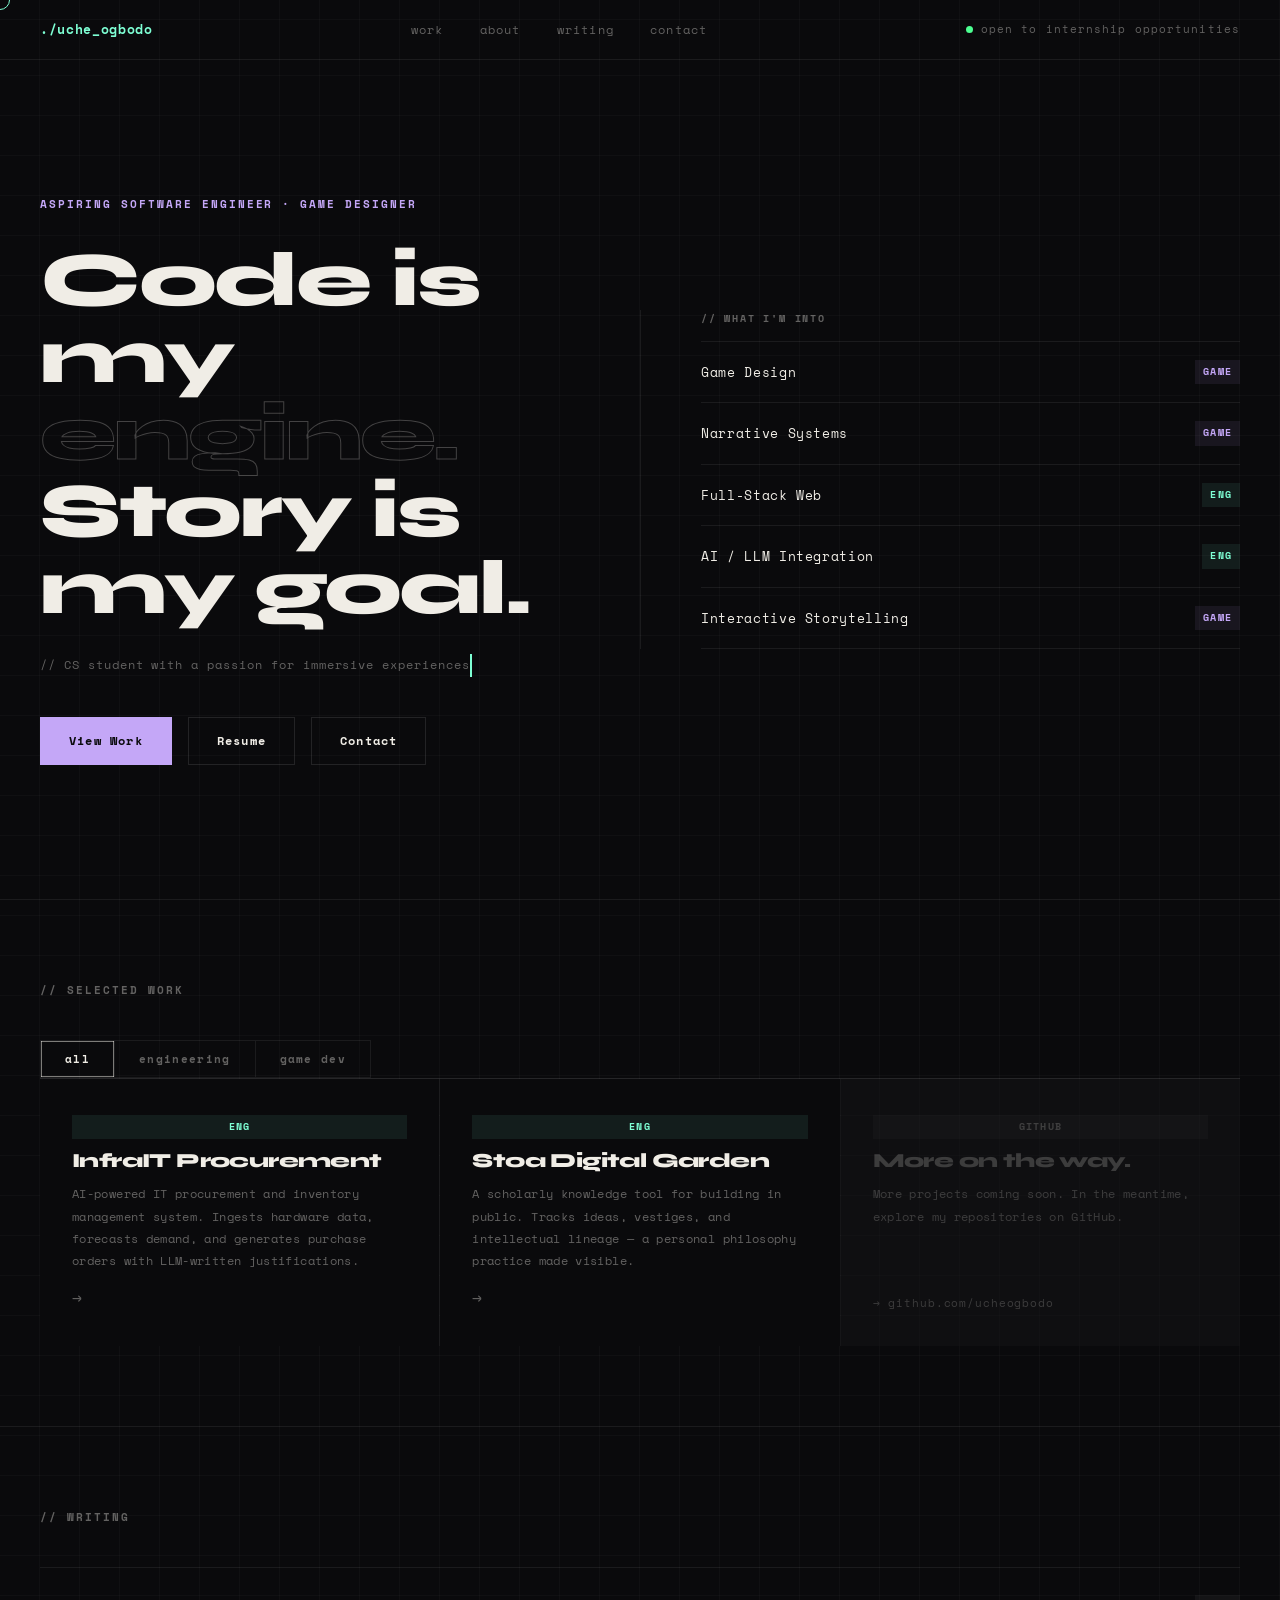
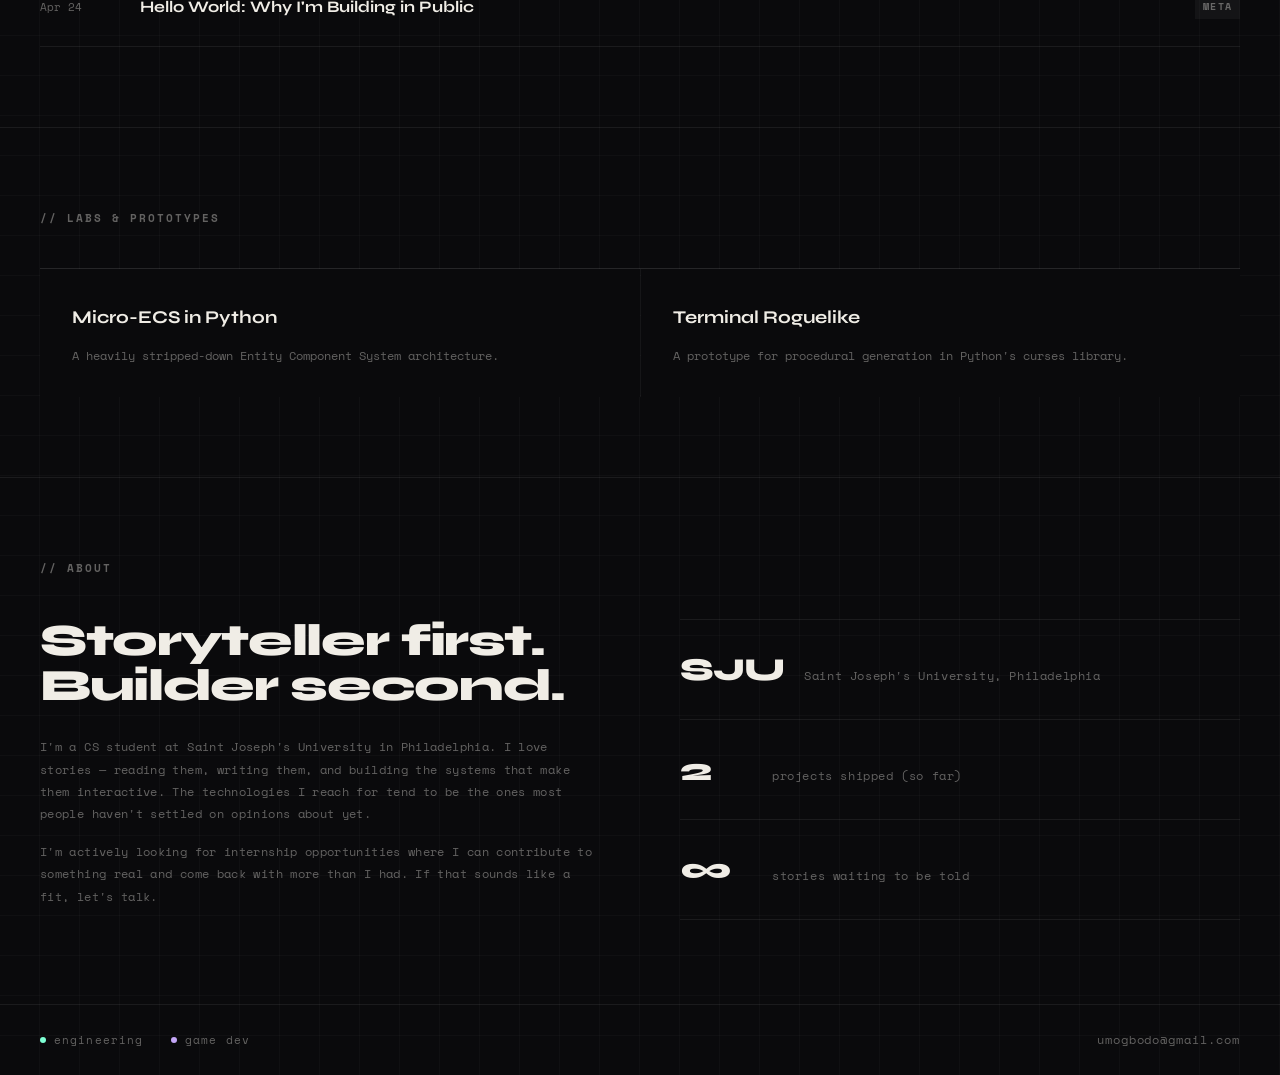
==== index.html @ 184a6b85 "Edited all files Fixed some errors/typs. Got rid of cringy lines and added resusume reference to the" ====
<!DOCTYPE html>
<html lang="en">

<head>
  <meta charset="UTF-8" />
  <meta name="viewport" content="width=device-width, initial-scale=1.0" />
  <meta name="description"
    content="CS student at Saint Joseph's University. Aspiring software engineer and game designer who loves stories and building with up-and-coming technologies." />
  <title>./uche_ogbodo — CS Student & Aspiring Game Designer</title>
  <link rel="preconnect" href="https://fonts.googleapis.com" />
  <link rel="preconnect" href="https://fonts.gstatic.com" crossorigin />
  <link href="https://fonts.googleapis.com/css2?family=Space+Mono:wght@400;700&family=Syne:wght@800&display=swap"
    rel="stylesheet" />
  <link rel="stylesheet" href="style.css" />
</head>

<body>

  <!-- ===== CUSTOM CURSOR ===== -->
  <div id="custom-cursor" aria-hidden="true"></div>
  <!-- ===== NAVIGATION ===== -->
  <nav class="nav" role="navigation" aria-label="Primary navigation">
    <div class="nav__logo">./uche_ogbodo</div>
    <ul class="nav__links" role="list">
      <li><a href="#work" class="nav__link">work</a></li>
      <li><a href="#about" class="nav__link">about</a></li>
      <li><a href="#writing" class="nav__link">writing</a></li>
      <li><a href="#contact" class="nav__link">contact</a></li>
    </ul>
    <div class="nav__status" aria-label="Availability status">
      <span class="status-dot" aria-hidden="true"></span>
      <span class="status-label">open to internship opportunities</span>
    </div>
  </nav>

  <!-- ===== HERO ===== -->
  <section class="hero reveal" aria-labelledby="hero-heading">
    <div class="hero__left">
      <p class="hero__eyebrow">Aspiring Software Engineer · Game Designer</p>
      <h1 class="hero__h1" id="hero-heading">
        Code is my<br>
        <span class="ghost">engine.</span><br>
        Story is my goal.
      </h1>
      <p class="hero__tagline typewriter">// CS student with a passion for immersive experiences</p>
      <div class="hero__ctas">
        <a href="#work" class="btn btn--primary" id="cta-view-work">View Work</a>
        <a href="https://drive.google.com/file/d/12HpivV6rb9vO3uHS67-WjSegz1GovBCH/view?usp=sharing"
          class="btn btn--ghost" id="cta-resume" target="_blank" rel="noopener noreferrer">Resume</a>
        <a href="#contact" class="btn btn--ghost" id="cta-get-in-touch">Contact</a>
      </div>
    </div>

    <div class="hero__right" aria-label="Areas of interest">
      <p class="interest-label">// what i'm into</p>
      <div class="interest-list">
        <div class="interest-row">
          <span class="interest-row__name">Game Design</span>
          <span class="skill-tag skill-tag--game">game</span>
        </div>
        <div class="interest-row">
          <span class="interest-row__name">Narrative Systems</span>
          <span class="skill-tag skill-tag--game">game</span>
        </div>
        <div class="interest-row">
          <span class="interest-row__name">Full-Stack Web</span>
          <span class="skill-tag skill-tag--eng">eng</span>
        </div>
        <div class="interest-row">
          <span class="interest-row__name">AI / LLM Integration</span>
          <span class="skill-tag skill-tag--eng">eng</span>
        </div>
        <div class="interest-row">
          <span class="interest-row__name">Interactive Storytelling</span>
          <span class="skill-tag skill-tag--game">game</span>
        </div>
      </div>
    </div>
  </section>

  <!-- ===== WORK ===== -->
  <section class="work reveal" id="work" aria-labelledby="work-heading">
    <div class="section-marker" aria-hidden="true">// SELECTED WORK</div>

    <!-- Filter Bar -->
    <div class="filter-bar" role="group" aria-label="Project category filter">
      <button class="filter-btn filter-btn--all active" data-filter="all" id="filter-all">all</button>
      <button class="filter-btn filter-btn--eng" data-filter="eng" id="filter-eng">engineering</button>
      <button class="filter-btn filter-btn--game" data-filter="gam" id="filter-game">game dev</button>
    </div>

    <!-- Projects Grid -->
    <div class="projects-grid" id="projects-grid" role="list">

      <a href="https://github.com/ucheogbodo/it-procurement-prototype" target="_blank" rel="noopener noreferrer"
        class="project-card" data-type="eng" role="listitem">
        <div class="project-card__topline project-card__topline--eng"></div>
        <span class="skill-tag skill-tag--eng">eng</span>
        <h2 class="project-card__name">InfraIT Procurement</h2>
        <p class="project-card__desc">AI-powered IT procurement and inventory management system. Ingests hardware data,
          forecasts demand, and generates purchase orders with LLM-written justifications.</p>
        <span class="project-card__arrow" aria-hidden="true">→</span>
      </a>

      <a href="https://github.com/ucheogbodo/stoa" target="_blank" rel="noopener noreferrer" class="project-card"
        data-type="eng" role="listitem">
        <div class="project-card__topline project-card__topline--eng"></div>
        <span class="skill-tag skill-tag--eng">eng</span>
        <h2 class="project-card__name">Stoa Digital Garden</h2>
        <p class="project-card__desc">A scholarly knowledge tool for building in public. Tracks ideas, vestiges, and
          intellectual lineage — a personal philosophy practice made visible.</p>
        <span class="project-card__arrow" aria-hidden="true">→</span>
      </a>

      <article class="project-card project-card--ghost" data-type="eng" role="listitem">
        <div class="project-card__topline project-card__topline--eng"></div>
        <span class="skill-tag skill-tag--muted">github</span>
        <h2 class="project-card__name project-card__name--muted">More on the way.</h2>
        <p class="project-card__desc">More projects coming soon. In the meantime, explore my repositories on GitHub.</p>
        <a href="https://github.com/ucheogbodo" target="_blank" rel="noopener noreferrer"
          class="project-card__arrow project-card__link" aria-hidden="true">→ github.com/ucheogbodo</a>
      </article>

    </div>
  </section>

  <!-- ===== WRITING ===== -->
  <section class="writing reveal" id="writing" aria-labelledby="writing-heading">
    <div class="section-marker" aria-hidden="true">// WRITING</div>
    <div class="writing-list" role="list">
      <article class="writing-item" role="listitem">
        <span class="writing-item__date">Apr 24</span>
        <h3 class="writing-item__title">Hello World: Why I'm Building in Public</h3>
        <span class="skill-tag skill-tag--muted">meta</span>
      </article>
    </div>
  </section>

  <!-- ===== LABS & PROTOTYPES ===== -->
  <section class="labs reveal" id="labs" aria-labelledby="labs-heading">
    <div class="section-marker" aria-hidden="true">// LABS & PROTOTYPES</div>
    <div class="labs-grid" role="list">
      <article class="lab-card" role="listitem">
        <h3 class="lab-card__name">Micro-ECS in Python</h3>
        <p class="lab-card__desc">A heavily stripped-down Entity Component System architecture.</p>
        <div class="lab-card__topline"></div>
      </article>
      <article class="lab-card" role="listitem">
        <h3 class="lab-card__name">Terminal Roguelike</h3>
        <p class="lab-card__desc">A prototype for procedural generation in Python's curses library.</p>
        <div class="lab-card__topline"></div>
      </article>
    </div>
  </section>

  <!-- ===== ABOUT ===== -->
  <section class="about reveal" id="about" aria-labelledby="about-heading">
    <div class="section-marker" aria-hidden="true">// ABOUT</div>
    <div class="about__grid">
      <div class="about__text">
        <h2 class="about__heading" id="about-heading">Storyteller first.<br>Builder second.</h2>
        <p class="about__body">I'm a CS student at Saint Joseph's University in Philadelphia. I love stories — reading
          them, writing them, and building the systems that make them interactive. The technologies I reach for tend to
          be the ones most people haven't settled on opinions about yet.</p>
        <p class="about__body">I'm actively looking for internship opportunities where I can contribute to something
          real and come back with more than I had. If that sounds like a fit, let's talk.</p>
      </div>
      <div class="about__stats">
        <div class="stat-row">
          <span class="stat-row__num">SJU</span>
          <span class="stat-row__label">Saint Joseph's University, Philadelphia</span>
        </div>
        <div class="stat-row">
          <span class="stat-row__num">2</span>
          <span class="stat-row__label">projects shipped (so far)</span>
        </div>
        <div class="stat-row">
          <span class="stat-row__num">∞</span>
          <span class="stat-row__label">stories waiting to be told</span>
        </div>
      </div>
    </div>
  </section>

  <!-- ===== FOOTER ===== -->
  <footer class="footer" id="contact" role="contentinfo">
    <div class="footer__legend">
      <span class="legend-item">
        <span class="legend-dot legend-dot--eng"></span>
        <span class="legend-label">engineering</span>
      </span>
      <span class="legend-item">
        <span class="legend-dot legend-dot--game"></span>
        <span class="legend-label">game dev</span>
      </span>
    </div>
    <a href="mailto:umogbodo@gmail.com" class="footer__email" id="contact-email">umogbodo@gmail.com</a>
  </footer>

  <script src="main.js"></script>
</body>

</html>
---- style.css ----
/* ============================================================
   RESET & BASE
   ============================================================ */
*, *::before, *::after {
  box-sizing: border-box;
  margin: 0;
  padding: 0;
}

:root {
  --bg:           #0a0a0c;
  --surface:      #111115;
  --text:         #f0ede6;
  --muted:        rgba(232, 230, 224, 0.4);
  --accent-eng:   #7effd4;
  --accent-game:  #c4a7f7;
  --border:       rgba(255, 255, 255, 0.07);
  --border-strong: rgba(255, 255, 255, 0.1);
  --grid-line:    rgba(255, 255, 255, 0.025);
  --gap-fill:     rgba(255, 255, 255, 0.05);

  --font-display: 'Syne', sans-serif;
  --font-mono:    'Space Mono', monospace;
}

html {
  scroll-behavior: smooth;
}

body {
  background-color: var(--bg);
  color: var(--text);
  font-family: var(--font-mono);
  font-size: 13px;
  line-height: 1.85;
  /* Grid overlay */
  background-image:
    repeating-linear-gradient(
      0deg,
      transparent,
      transparent 39px,
      var(--grid-line) 39px,
      var(--grid-line) 40px
    ),
    repeating-linear-gradient(
      90deg,
      transparent,
      transparent 39px,
      var(--grid-line) 39px,
      var(--grid-line) 40px
    );
  min-height: 100vh;
  -webkit-font-smoothing: antialiased;
}

a {
  color: inherit;
  text-decoration: none;
}

ul {
  list-style: none;
}


/* ============================================================
   NAVIGATION
   ============================================================ */
.nav {
  display: flex;
  align-items: center;
  justify-content: space-between;
  padding: 0 40px;
  height: 60px;
  border-bottom: 0.5px solid var(--border);
  position: sticky;
  top: 0;
  background-color: var(--bg);
  background-image:
    repeating-linear-gradient(
      0deg,
      transparent,
      transparent 39px,
      var(--grid-line) 39px,
      var(--grid-line) 40px
    ),
    repeating-linear-gradient(
      90deg,
      transparent,
      transparent 39px,
      var(--grid-line) 39px,
      var(--grid-line) 40px
    );
  z-index: 100;
}

.nav__logo {
  font-family: var(--font-mono);
  font-weight: 700;
  font-size: 13px;
  letter-spacing: 0.05em;
  color: var(--accent-eng);
}

.nav__links {
  display: flex;
  gap: 36px;
}

.nav__link {
  font-family: var(--font-mono);
  font-size: 12px;
  letter-spacing: 0.1em;
  color: var(--muted);
  transition: color 0.18s ease;
}

.nav__link:hover {
  color: var(--text);
}

.nav__status {
  display: flex;
  align-items: center;
  gap: 8px;
  font-family: var(--font-mono);
  font-size: 11px;
  letter-spacing: 0.1em;
  color: var(--muted);
}

/* Pulsing status dot */
.status-dot {
  width: 7px;
  height: 7px;
  border-radius: 50%;
  background-color: #4cff91;
  animation: pulse-dot 2s ease-in-out infinite;
}

@keyframes pulse-dot {
  0%, 100% { opacity: 1; }
  50%       { opacity: 0.25; }
}


/* ============================================================
   HERO
   ============================================================ */
.hero {
  display: grid;
  grid-template-columns: 1fr 1fr;
  gap: 0;
  padding: 80px 40px 80px;
  border-bottom: 0.5px solid var(--border);
  min-height: calc(100vh - 60px);
  align-items: center;
}

/* Left column */
.hero__left {
  padding-right: 80px;
}

.hero__eyebrow {
  font-family: var(--font-mono);
  font-size: 11px;
  font-weight: 700;
  letter-spacing: 0.18em;
  text-transform: uppercase;
  color: var(--accent-game);
  margin-bottom: 28px;
}

.hero__h1 {
  font-family: var(--font-display);
  font-weight: 800;
  font-size: clamp(52px, 6vw, 80px);
  letter-spacing: -0.03em;
  line-height: 1.0;
  color: var(--text);
  margin-bottom: 28px;
}

/* Ghost text — outline only */
.ghost {
  color: transparent;
  -webkit-text-stroke: 1px rgba(240, 237, 230, 0.25);
}

.hero__tagline {
  font-family: var(--font-mono);
  font-size: 12px;
  letter-spacing: 0.08em;
  color: var(--muted);
  margin-bottom: 40px;
}

.hero__ctas {
  display: flex;
  gap: 16px;
}

/* Buttons */
.btn {
  font-family: var(--font-mono);
  font-size: 12px;
  font-weight: 700;
  letter-spacing: 0.1em;
  padding: 12px 28px;
  cursor: pointer;
  transition: background-color 0.18s ease, color 0.18s ease;
  display: inline-block;
}

.btn--primary {
  background-color: var(--accent-game);
  color: #0a0a0c;
  border: 0.5px solid var(--accent-game);
}

.btn--primary:hover {
  background-color: #b08de0;
  border-color: #b08de0;
}

.btn--ghost {
  background-color: transparent;
  color: var(--text);
  border: 0.5px solid var(--border-strong);
}

.btn--ghost:hover {
  border-color: var(--text);
}

/* Right column — interests panel */
.hero__right {
  border-left: 0.5px solid var(--border);
  padding-left: 60px;
}

.interest-label {
  font-family: var(--font-mono);
  font-size: 10px;
  font-weight: 700;
  letter-spacing: 0.18em;
  text-transform: uppercase;
  color: var(--muted);
  margin-bottom: 0;
  padding-bottom: 12px;
  border-bottom: 0.5px solid var(--border);
}

.interest-list {
  display: flex;
  flex-direction: column;
}

.interest-row {
  display: flex;
  align-items: center;
  justify-content: space-between;
  padding: 18px 0;
  border-bottom: 0.5px solid var(--border);
}

.interest-row__name {
  font-family: var(--font-mono);
  font-size: 13px;
  letter-spacing: 0.05em;
  color: var(--text);
}

.skill-row {
  display: grid;
  grid-template-columns: 140px 1fr 52px;
  gap: 16px;
  align-items: center;
  padding: 18px 0;
  border-bottom: 0.5px solid var(--border);
}

.skill-row__name {
  font-family: var(--font-mono);
  font-size: 12px;
  letter-spacing: 0.05em;
  color: var(--text);
  white-space: nowrap;
}

.skill-row__bar-wrap {
  height: 2px;
  background-color: rgba(255, 255, 255, 0.07);
  width: 100%;
}

.skill-row__bar {
  height: 2px;
  transition: width 0.8s cubic-bezier(0.16, 1, 0.3, 1);
}

.skill-row__bar--eng  { background-color: var(--accent-eng); }
.skill-row__bar--game { background-color: var(--accent-game); }

/* Category tags */
.skill-tag {
  font-family: var(--font-mono);
  font-size: 10px;
  font-weight: 700;
  letter-spacing: 0.12em;
  text-transform: uppercase;
  padding: 3px 8px;
  text-align: center;
}

.skill-tag--eng {
  color: var(--accent-eng);
  background-color: rgba(126, 255, 212, 0.08);
}

.skill-tag--game {
  color: var(--accent-game);
  background-color: rgba(196, 167, 247, 0.08);
}

.skill-tag--muted {
  color: var(--muted);
  background-color: rgba(255, 255, 255, 0.04);
}

.skill-header__tag,
.skill-header__level {
  text-align: right;
}


/* ============================================================
   WORK SECTION
   ============================================================ */
.work {
  padding: 80px 40px;
  border-bottom: 0.5px solid var(--border);
}

.section-marker {
  font-family: var(--font-mono);
  font-size: 11px;
  font-weight: 700;
  letter-spacing: 0.18em;
  text-transform: uppercase;
  color: var(--muted);
  margin-bottom: 40px;
}

/* Filter bar */
.filter-bar {
  display: flex;
  gap: 0;
  margin-bottom: 0;
  border: 0.5px solid var(--border);
  width: fit-content;
}

.filter-btn {
  font-family: var(--font-mono);
  font-size: 11px;
  font-weight: 700;
  letter-spacing: 0.12em;
  text-transform: lowercase;
  padding: 10px 24px;
  background: transparent;
  color: var(--muted);
  border: none;
  border-right: 0.5px solid var(--border);
  cursor: pointer;
  transition: color 0.15s ease, background-color 0.15s ease, border-color 0.15s ease;
  outline: none;
}

.filter-btn:last-child {
  border-right: none;
}

/* Active states per filter */
.filter-btn--all.active {
  color: var(--text);
  background-color: transparent;
  box-shadow: inset 0 0 0 0.5px var(--text);
}

.filter-btn--eng.active {
  color: var(--accent-eng);
  background-color: rgba(126, 255, 212, 0.06);
  box-shadow: inset 0 0 0 0.5px var(--accent-eng);
}

.filter-btn--game.active {
  color: var(--accent-game);
  background-color: rgba(196, 167, 247, 0.06);
  box-shadow: inset 0 0 0 0.5px var(--accent-game);
}

/* Projects grid */
.projects-grid {
  display: grid;
  grid-template-columns: repeat(3, 1fr);
  gap: 1px;
  background-color: var(--gap-fill);
  margin-top: -0.5px;
  border-top: 0.5px solid var(--border);
}

/* Project card */
.project-card {
  position: relative;
  background-color: var(--bg);
  padding: 36px 32px 32px;
  cursor: pointer;
  transition: background-color 0.18s ease;
  display: flex;
  flex-direction: column;
  gap: 12px;
  overflow: hidden;
}

.project-card:hover {
  background-color: var(--surface);
}

/* Top-line reveal on hover */
.project-card__topline {
  position: absolute;
  top: 0;
  left: 0;
  right: 0;
  height: 1px;
  transform: scaleX(0);
  transform-origin: left center;
  transition: transform 0.28s cubic-bezier(0.16, 1, 0.3, 1);
}

.project-card__topline--eng  { background-color: var(--accent-eng); }
.project-card__topline--game { background-color: var(--accent-game); }

.project-card:hover .project-card__topline {
  transform: scaleX(1);
}

.project-card__name {
  font-family: var(--font-display);
  font-weight: 800;
  font-size: 20px;
  letter-spacing: -0.03em;
  line-height: 1.0;
  color: var(--text);
}

.project-card__desc {
  font-family: var(--font-mono);
  font-size: 12px;
  letter-spacing: 0.03em;
  color: var(--muted);
  line-height: 1.85;
  flex: 1;
}

.project-card__arrow {
  font-size: 16px;
  color: var(--muted);
  display: inline-block;
  transition: transform 0.18s ease, color 0.18s ease;
  align-self: flex-start;
}

.project-card[data-type="eng"]:hover .project-card__arrow {
  transform: translateX(4px);
  color: var(--accent-eng);
}

.project-card[data-type="gam"]:hover .project-card__arrow {
  transform: translateX(4px);
  color: var(--accent-game);
}

/* Ghost / placeholder card */
.project-card--ghost {
  opacity: 0.5;
}

.project-card--ghost:hover {
  opacity: 0.75;
}

.project-card__name--muted {
  color: var(--muted);
}

.project-card__link {
  font-family: var(--font-mono);
  font-size: 11px;
  letter-spacing: 0.08em;
  color: var(--muted);
  text-decoration: none;
  transition: color 0.18s ease;
  display: inline-block;
}

.project-card--ghost:hover .project-card__link {
  color: var(--accent-eng);
  transform: translateX(4px);
}

/* Hidden state (JS filter) */
.hidden {
  display: none;
}


/* ============================================================
   ABOUT SECTION
   ============================================================ */
.about {
  padding: 80px 40px;
  border-bottom: 0.5px solid var(--border);
}

.about__grid {
  display: grid;
  grid-template-columns: 1fr 1fr;
  gap: 80px;
  align-items: start;
  margin-top: 40px;
}

.about__heading {
  font-family: var(--font-display);
  font-weight: 800;
  font-size: clamp(32px, 3.5vw, 48px);
  letter-spacing: -0.03em;
  line-height: 1.0;
  color: var(--text);
  margin-bottom: 28px;
}

.about__body {
  font-family: var(--font-mono);
  font-size: 12px;
  letter-spacing: 0.03em;
  color: var(--muted);
  line-height: 1.85;
  margin-bottom: 16px;
}

.about__stats {
  display: flex;
  flex-direction: column;
  gap: 0;
}

.stat-row {
  display: flex;
  align-items: baseline;
  gap: 20px;
  padding: 20px 0;
  border-bottom: 0.5px solid var(--border);
}

.stat-row:first-child {
  border-top: 0.5px solid var(--border);
}

.stat-row__num {
  font-family: var(--font-display);
  font-weight: 800;
  font-size: 36px;
  letter-spacing: -0.03em;
  color: var(--text);
  min-width: 72px;
}

/* Scale down for longer text tokens like "SJU" */
.stat-row__num:not(:only-child) {
  font-size: clamp(20px, 2.5vw, 36px);
}

.stat-row__label {
  font-family: var(--font-mono);
  font-size: 12px;
  letter-spacing: 0.05em;
  color: var(--muted);
}


/* ============================================================
   FOOTER
   ============================================================ */
.footer {
  display: flex;
  align-items: center;
  justify-content: space-between;
  padding: 24px 40px;
}

.footer__legend {
  display: flex;
  align-items: center;
  gap: 28px;
}

.legend-item {
  display: flex;
  align-items: center;
  gap: 8px;
}

.legend-dot {
  width: 6px;
  height: 6px;
  border-radius: 50%;
}

.legend-dot--eng  { background-color: var(--accent-eng); }
.legend-dot--game { background-color: var(--accent-game); }

.legend-label {
  font-family: var(--font-mono);
  font-size: 11px;
  letter-spacing: 0.1em;
  color: var(--muted);
}

.footer__email {
  font-family: var(--font-mono);
  font-size: 12px;
  letter-spacing: 0.08em;
  color: var(--muted);
  transition: color 0.18s ease;
}

.footer__email:hover {
  color: var(--text);
}


/* ============================================================
   INTERACTIVE TOUCHES & NEW SECTIONS
   ============================================================ */

/* Custom Cursor */
#custom-cursor {
  position: fixed;
  top: 0;
  left: 0;
  width: 20px;
  height: 20px;
  border-radius: 50%;
  border: 1px solid var(--accent-eng);
  pointer-events: none;
  transform: translate(-50%, -50%);
  transition: width 0.2s, height 0.2s, background-color 0.2s;
  z-index: 9999;
}

#custom-cursor.hovering {
  width: 40px;
  height: 40px;
  background-color: rgba(126, 255, 212, 0.1);
}

/* Hide default cursor on desktop */
@media (hover: hover) and (pointer: fine) {
  body { cursor: none; }
  a, button { cursor: none !important; }
}

/* Scroll Reveals */
.reveal {
  opacity: 0;
  transform: translateY(30px);
  transition: opacity 0.8s cubic-bezier(0.16, 1, 0.3, 1), transform 0.8s cubic-bezier(0.16, 1, 0.3, 1);
}

.reveal.visible {
  opacity: 1;
  transform: translateY(0);
}

/* Typewriter */
.typewriter {
  overflow: hidden;
  border-right: 2px solid var(--accent-eng);
  white-space: nowrap;
  margin: 0 auto 40px 0;
  letter-spacing: 0.08em;
  animation: 
    typing 2.5s steps(50, end),
    blink-caret .75s step-end infinite;
  width: max-content;
  max-width: 100%;
}

@keyframes typing {
  from { width: 0 }
  to { width: 100% }
}

@keyframes blink-caret {
  from, to { border-color: transparent }
  50% { border-color: var(--accent-eng); }
}

/* Writing Section */
.writing, .labs {
  padding: 80px 40px;
  border-bottom: 0.5px solid var(--border);
}

.writing-list {
  display: flex;
  flex-direction: column;
}

.writing-item {
  display: grid;
  grid-template-columns: 80px 1fr auto;
  gap: 20px;
  align-items: center;
  padding: 24px 0;
  border-bottom: 0.5px solid var(--border);
  transition: background-color 0.2s ease;
}

.writing-item:hover {
  background-color: var(--gap-fill);
}

.writing-item:first-child {
  border-top: 0.5px solid var(--border);
}

.writing-item__date {
  font-family: var(--font-mono);
  font-size: 11px;
  color: var(--muted);
}

.writing-item__title {
  font-family: var(--font-display);
  font-size: 16px;
  color: var(--text);
}

/* Labs Section */
.labs-grid {
  display: grid;
  grid-template-columns: repeat(2, 1fr);
  gap: 1px;
  background-color: var(--gap-fill);
  border-top: 0.5px solid var(--border);
}

.lab-card {
  position: relative;
  background-color: var(--bg);
  padding: 32px;
  display: flex;
  flex-direction: column;
  gap: 12px;
  transition: background-color 0.2s ease;
}

.lab-card:hover {
  background-color: var(--surface);
}

.lab-card__topline {
  position: absolute;
  top: 0;
  left: 0;
  right: 0;
  height: 1px;
  background-color: var(--border-strong);
  transform: scaleX(0);
  transform-origin: left center;
  transition: transform 0.3s ease;
}

.lab-card:hover .lab-card__topline {
  transform: scaleX(1);
}

.lab-card__name {
  font-family: var(--font-display);
  font-size: 18px;
  color: var(--text);
}

.lab-card__desc {
  font-family: var(--font-mono);
  font-size: 12px;
  color: var(--muted);
  line-height: 1.6;
}

/* ============================================================
   RESPONSIVE — MOBILE
   ============================================================ */
@media (max-width: 768px) {
  .nav {
    padding: 0 20px;
  }

  .nav__links {
    display: none;
  }

  .hero {
    grid-template-columns: 1fr;
    padding: 60px 20px;
    min-height: auto;
    gap: 60px;
  }

  .hero__left {
    padding-right: 0;
  }

  .hero__right {
    border-left: none;
    border-top: 0.5px solid var(--border);
    padding-left: 0;
    padding-top: 40px;
  }

  .work {
    padding: 60px 20px;
  }

  .projects-grid {
    grid-template-columns: 1fr;
  }

  .about {
    padding: 60px 20px;
  }

  .about__grid {
    grid-template-columns: 1fr;
    gap: 40px;
  }

  .footer {
    flex-direction: column;
    gap: 20px;
    padding: 24px 20px;
    text-align: center;
  }

  .filter-btn {
    padding: 10px 16px;
  }
}

@media (max-width: 480px) {
  .hero__h1 {
    font-size: 40px;
  }

  .hero__ctas {
    flex-direction: column;
    gap: 12px;
  }

  .skill-row {
    grid-template-columns: 110px 1fr 44px;
    gap: 10px;
  }

  .skill-header {
    grid-template-columns: 110px 1fr 44px;
    gap: 10px;
  }
}
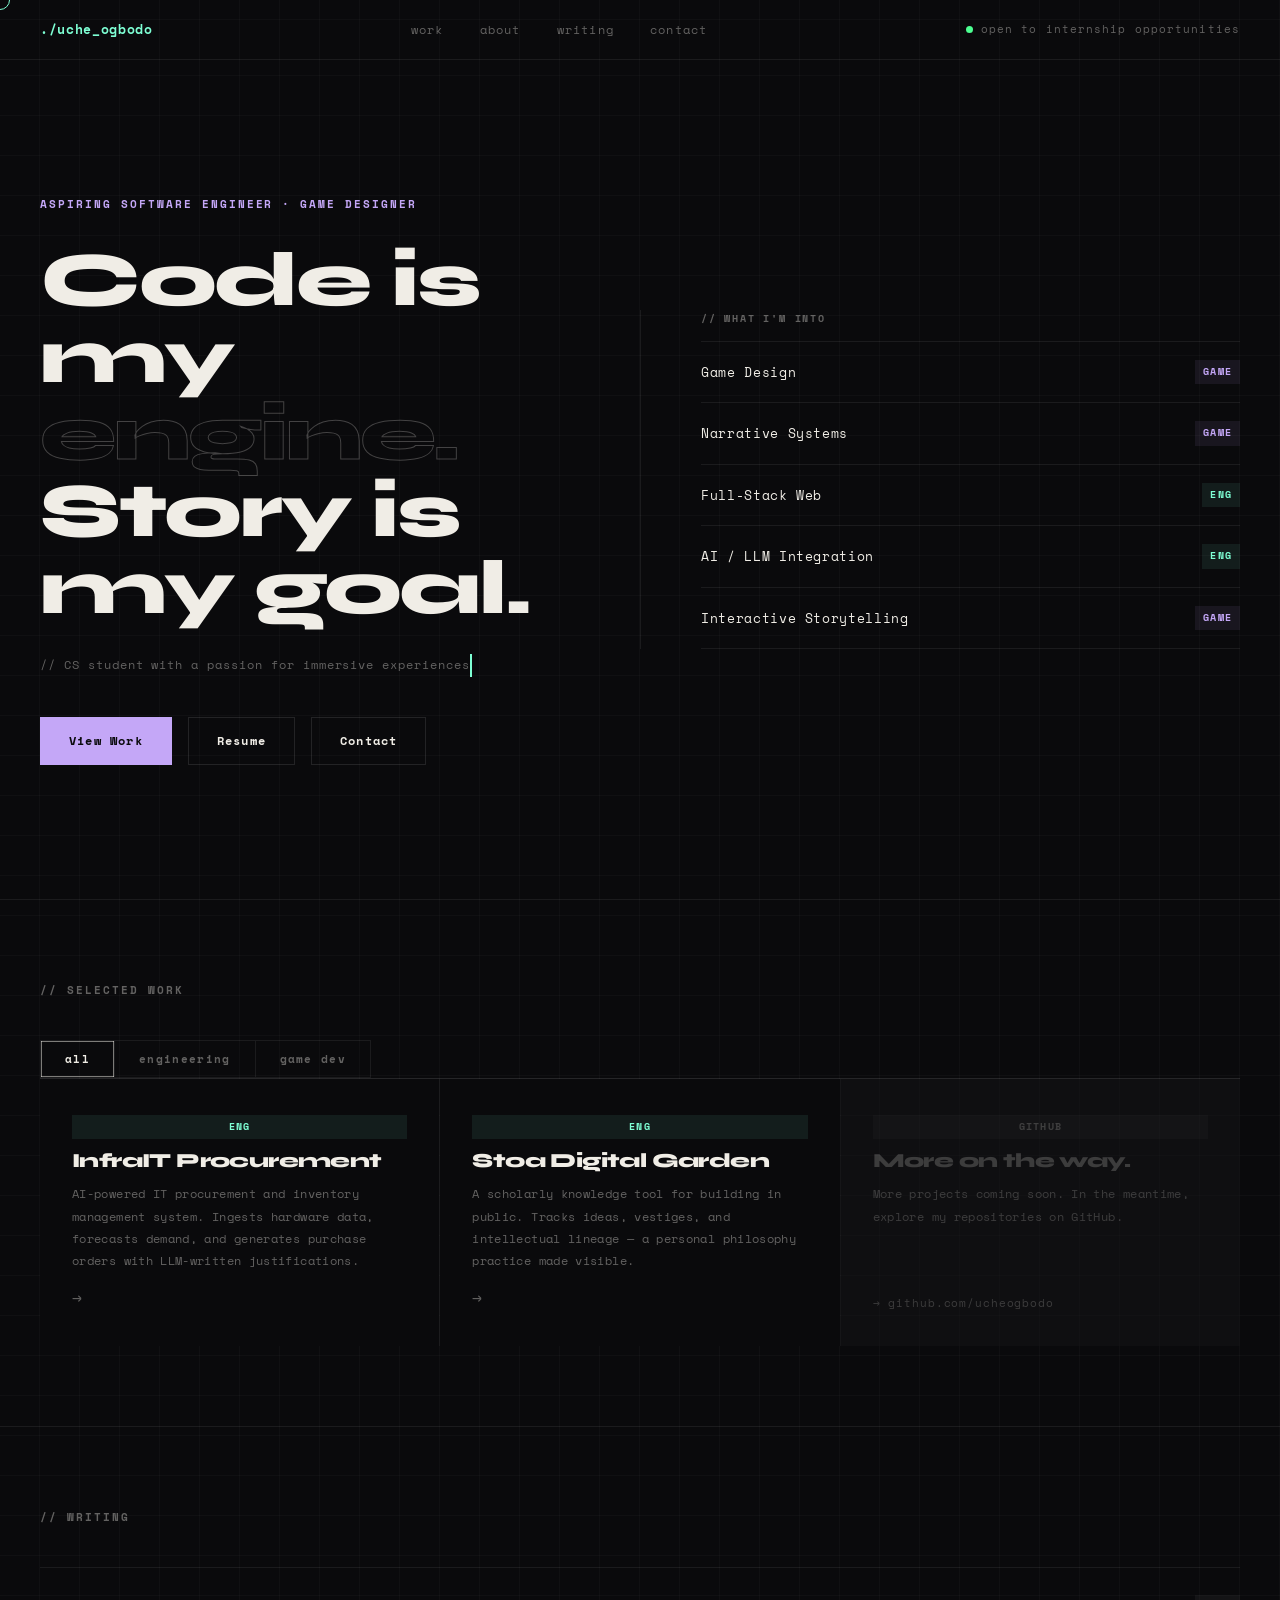
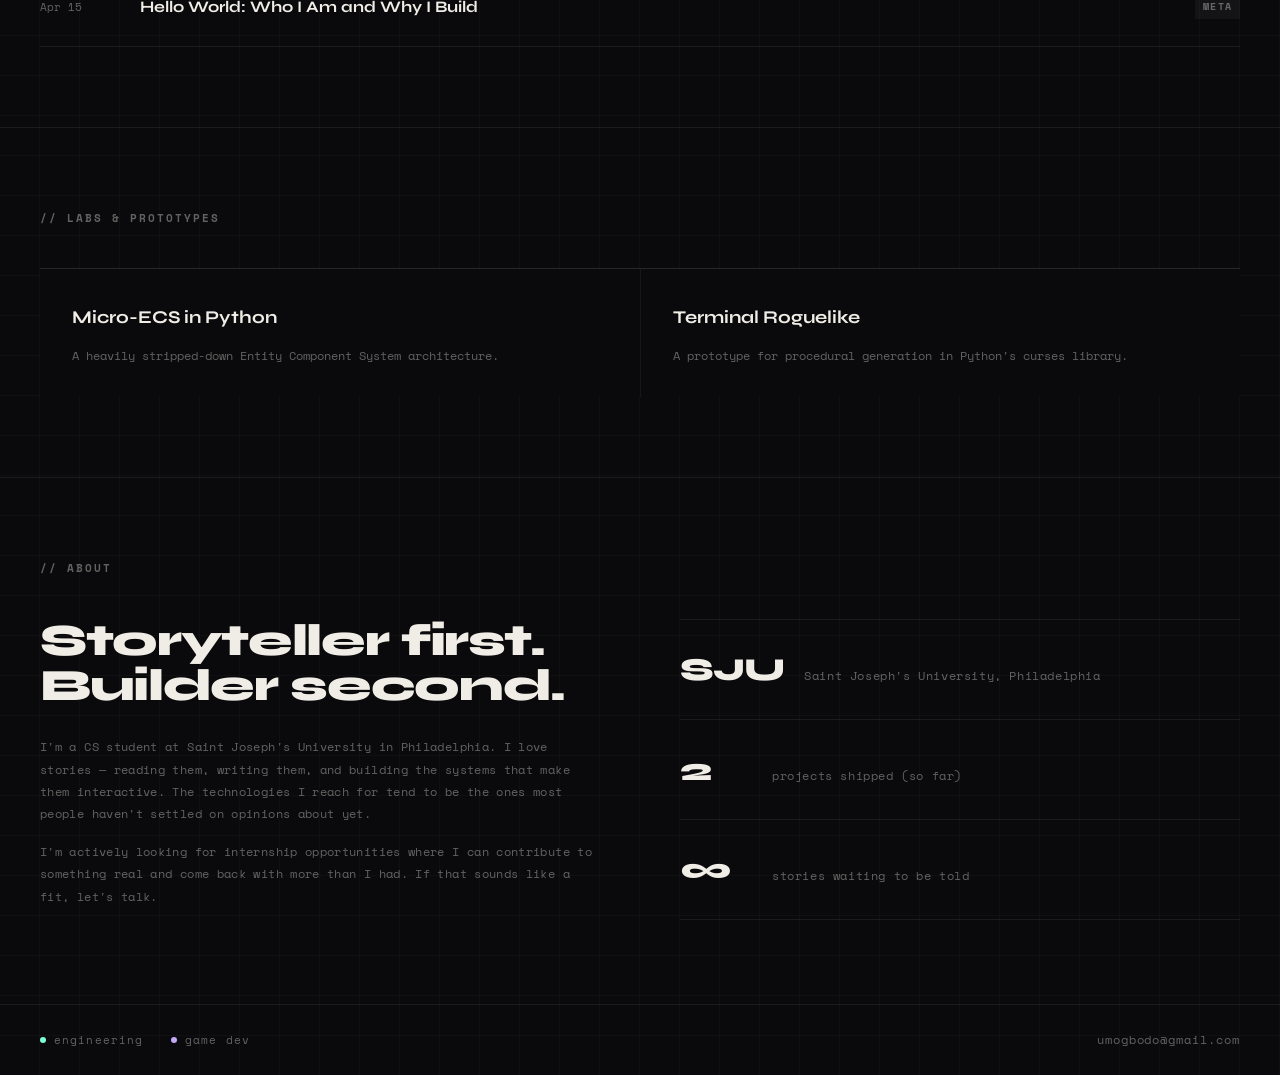
==== commit 9ecc8aae: "Added AboutMe section. Implemented 'about-me.html.' Updated index so that it stores a ref to about-m" ====
--- a/index.html
+++ b/index.html
@@ -11,6 +11,7 @@
   <link rel="preconnect" href="https://fonts.gstatic.com" crossorigin />
   <link href="https://fonts.googleapis.com/css2?family=Space+Mono:wght@400;700&family=Syne:wght@800&display=swap"
     rel="stylesheet" />
+  <link rel="icon" href="data:image/svg+xml,<svg xmlns='http://www.w3.org/2000/svg' viewBox='0 0 100 100'><text y='.9em' font-size='90'>⚡</text></svg>">
   <link rel="stylesheet" href="style.css" />
 </head>
 
@@ -125,19 +126,19 @@
   </section>
 
   <!-- ===== WRITING ===== -->
-  <section class="writing reveal" id="writing" aria-labelledby="writing-heading">
+  <section class="writing reveal" id="writing" aria-label="Writing Section">
     <div class="section-marker" aria-hidden="true">// WRITING</div>
     <div class="writing-list" role="list">
-      <article class="writing-item" role="listitem">
-        <span class="writing-item__date">Apr 24</span>
-        <h3 class="writing-item__title">Hello World: Why I'm Building in Public</h3>
+      <a href="about-me.html" class="writing-item" role="listitem">
+        <span class="writing-item__date">Apr 15</span>
+        <h3 class="writing-item__title">Hello World: Who I Am and Why I Build</h3>
         <span class="skill-tag skill-tag--muted">meta</span>
-      </article>
+      </a>
     </div>
   </section>
 
   <!-- ===== LABS & PROTOTYPES ===== -->
-  <section class="labs reveal" id="labs" aria-labelledby="labs-heading">
+  <section class="labs reveal" id="labs" aria-label="Labs and Prototypes Section">
     <div class="section-marker" aria-hidden="true">// LABS & PROTOTYPES</div>
     <div class="labs-grid" role="list">
       <article class="lab-card" role="listitem">
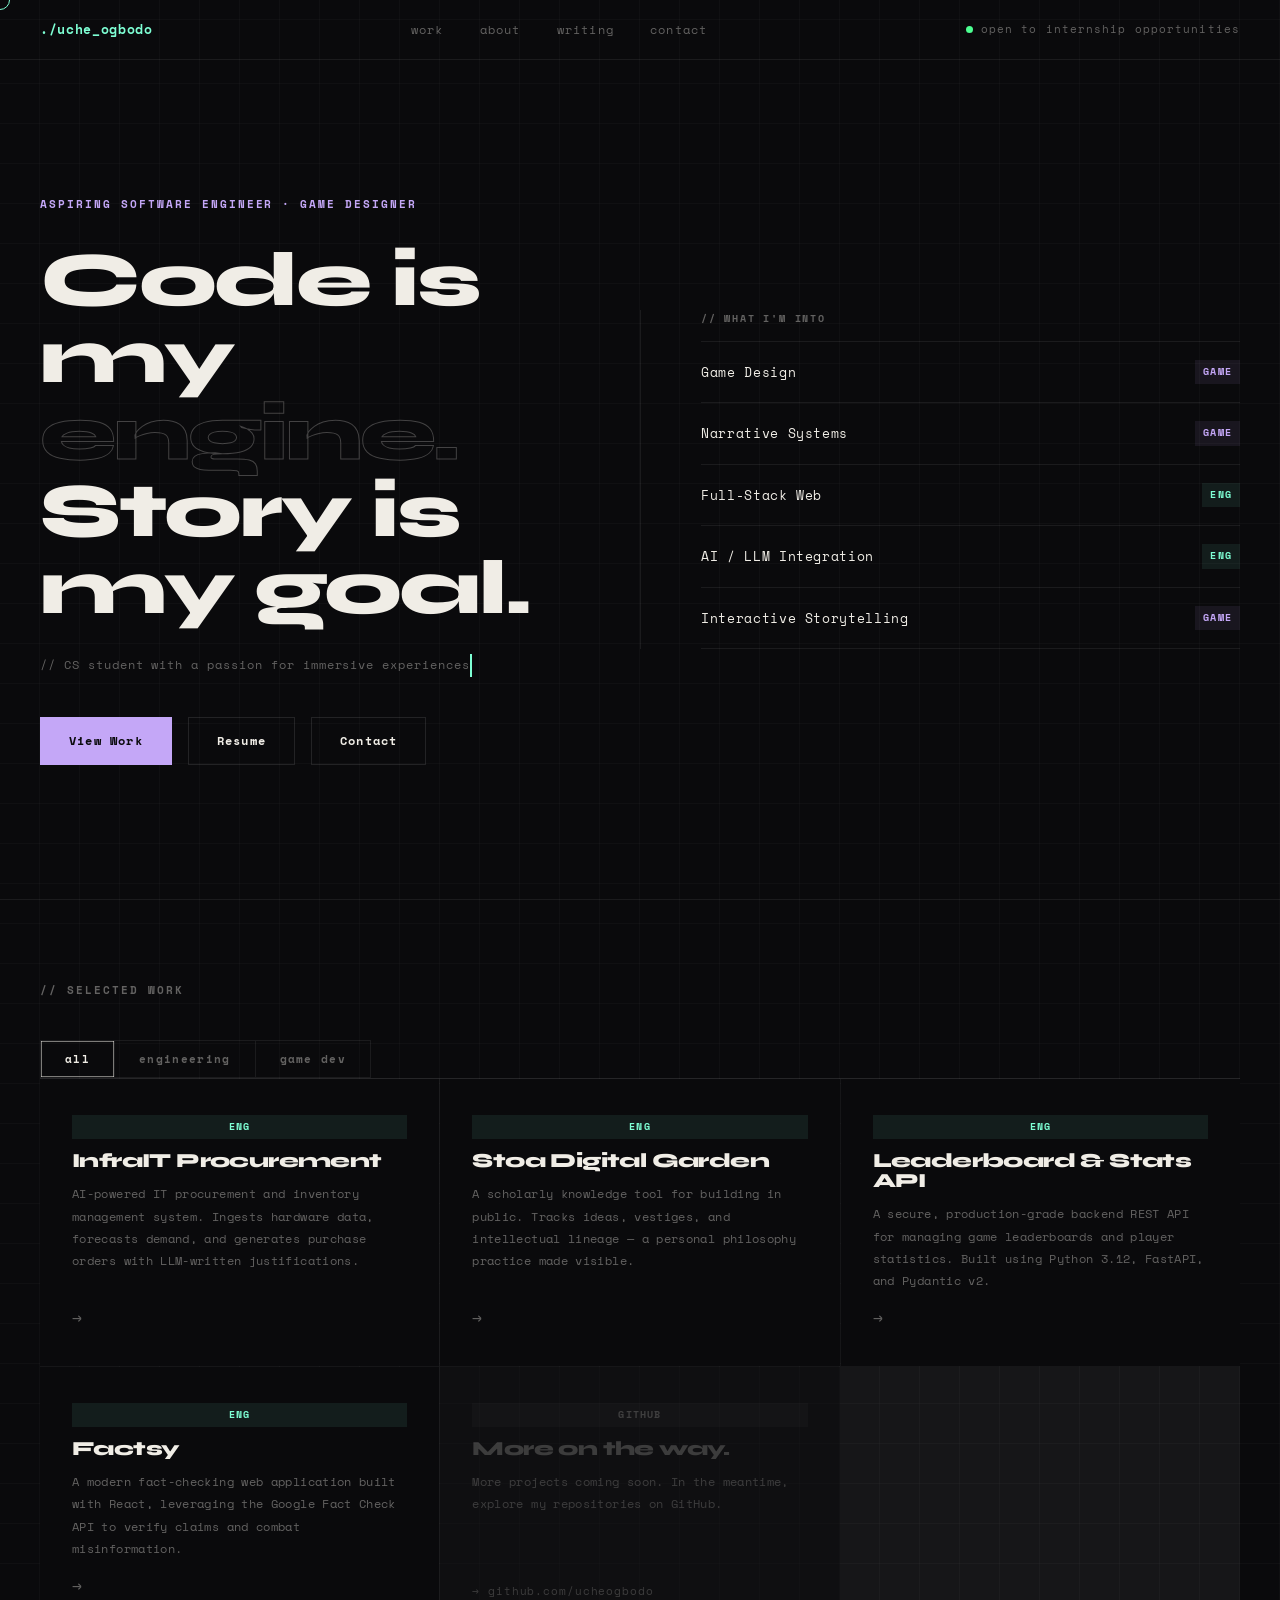
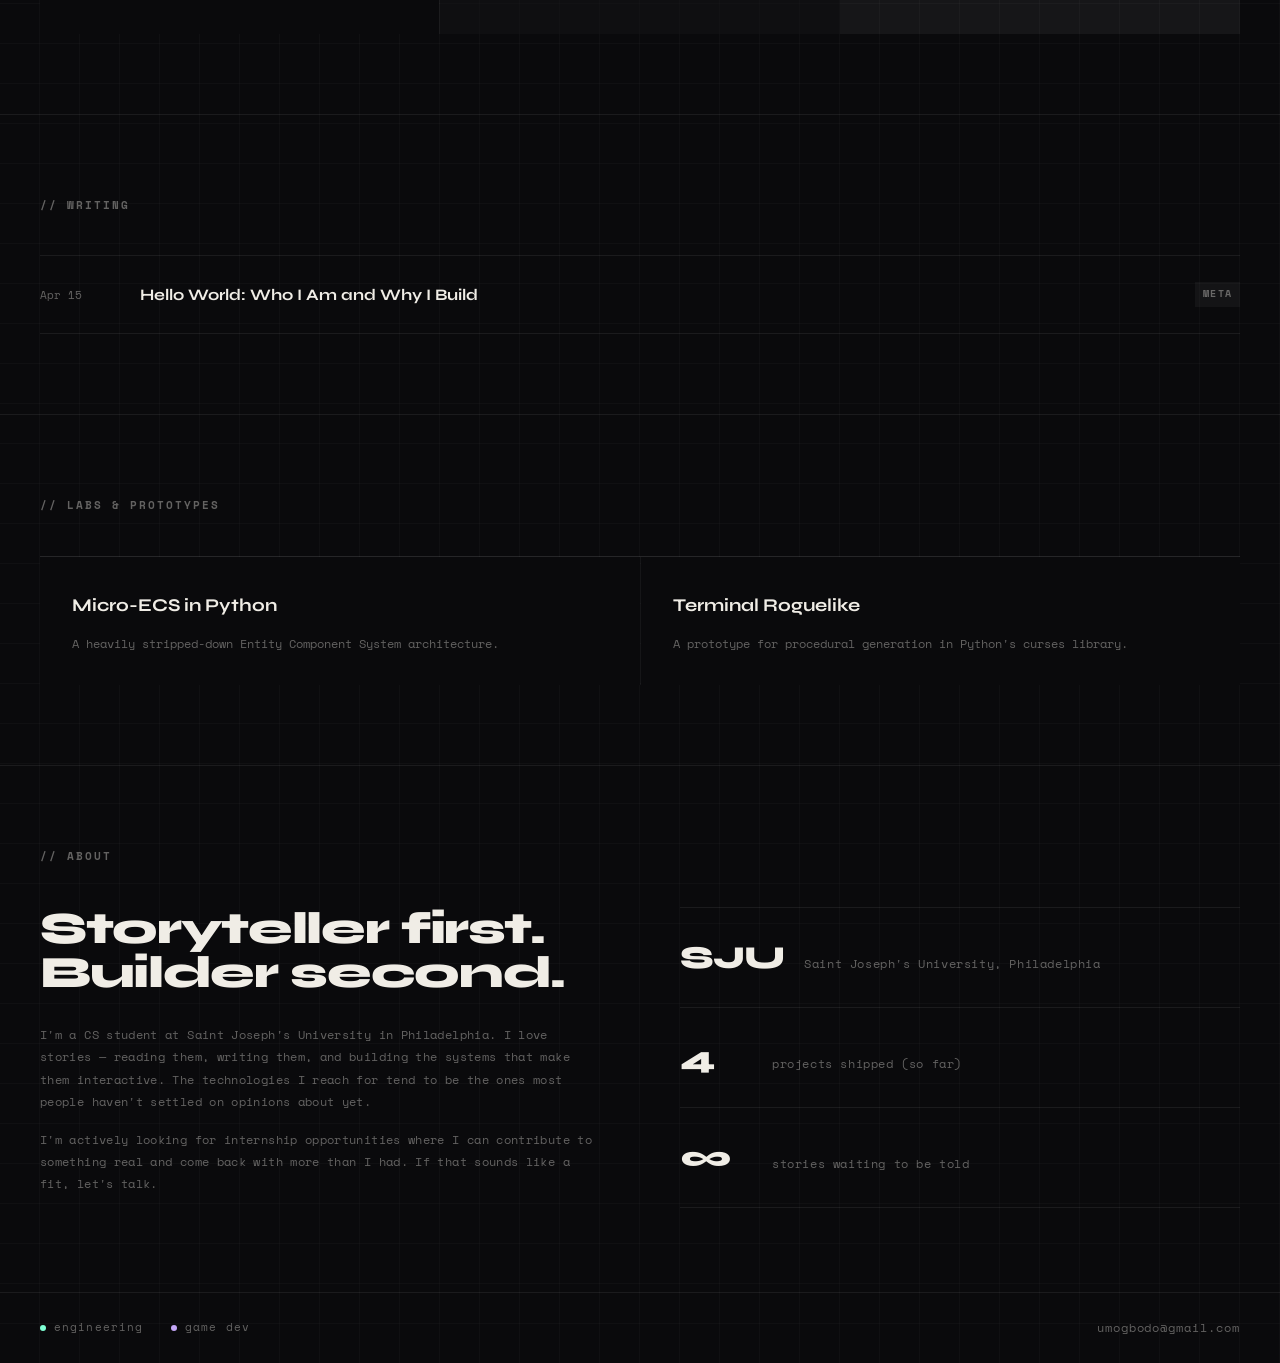
==== commit 9a9231b1: "Added Factsy and Game Leaderboard API" ====
--- a/index.html
+++ b/index.html
@@ -11,7 +11,7 @@
   <link rel="preconnect" href="https://fonts.gstatic.com" crossorigin />
   <link href="https://fonts.googleapis.com/css2?family=Space+Mono:wght@400;700&family=Syne:wght@800&display=swap"
     rel="stylesheet" />
-  <link rel="icon" href="data:image/svg+xml,<svg xmlns='http://www.w3.org/2000/svg' viewBox='0 0 100 100'><text y='.9em' font-size='90'>⚡</text></svg>">
+  <link rel="icon" href="uo_cyberpunk_favicon.svg">
   <link rel="stylesheet" href="style.css" />
 </head>
 
@@ -113,6 +113,24 @@
         <span class="project-card__arrow" aria-hidden="true">→</span>
       </a>
 
+      <a href="https://github.com/ucheogbodo/LeaderboardAPI" target="_blank" rel="noopener noreferrer"
+        class="project-card" data-type="eng" role="listitem">
+        <div class="project-card__topline project-card__topline--eng"></div>
+        <span class="skill-tag skill-tag--eng">eng</span>
+        <h2 class="project-card__name">Leaderboard & Stats API</h2>
+        <p class="project-card__desc">A secure, production-grade backend REST API for managing game leaderboards and player statistics. Built using Python 3.12, FastAPI, and Pydantic v2.</p>
+        <span class="project-card__arrow" aria-hidden="true">→</span>
+      </a>
+
+      <a href="https://github.com/ucheogbodo/fc-app" target="_blank" rel="noopener noreferrer"
+        class="project-card" data-type="eng" role="listitem">
+        <div class="project-card__topline project-card__topline--eng"></div>
+        <span class="skill-tag skill-tag--eng">eng</span>
+        <h2 class="project-card__name">Factsy</h2>
+        <p class="project-card__desc">A modern fact-checking web application built with React, leveraging the Google Fact Check API to verify claims and combat misinformation.</p>
+        <span class="project-card__arrow" aria-hidden="true">→</span>
+      </a>
+
       <article class="project-card project-card--ghost" data-type="eng" role="listitem">
         <div class="project-card__topline project-card__topline--eng"></div>
         <span class="skill-tag skill-tag--muted">github</span>
@@ -172,7 +190,7 @@
           <span class="stat-row__label">Saint Joseph's University, Philadelphia</span>
         </div>
         <div class="stat-row">
-          <span class="stat-row__num">2</span>
+          <span class="stat-row__num">4</span>
           <span class="stat-row__label">projects shipped (so far)</span>
         </div>
         <div class="stat-row">
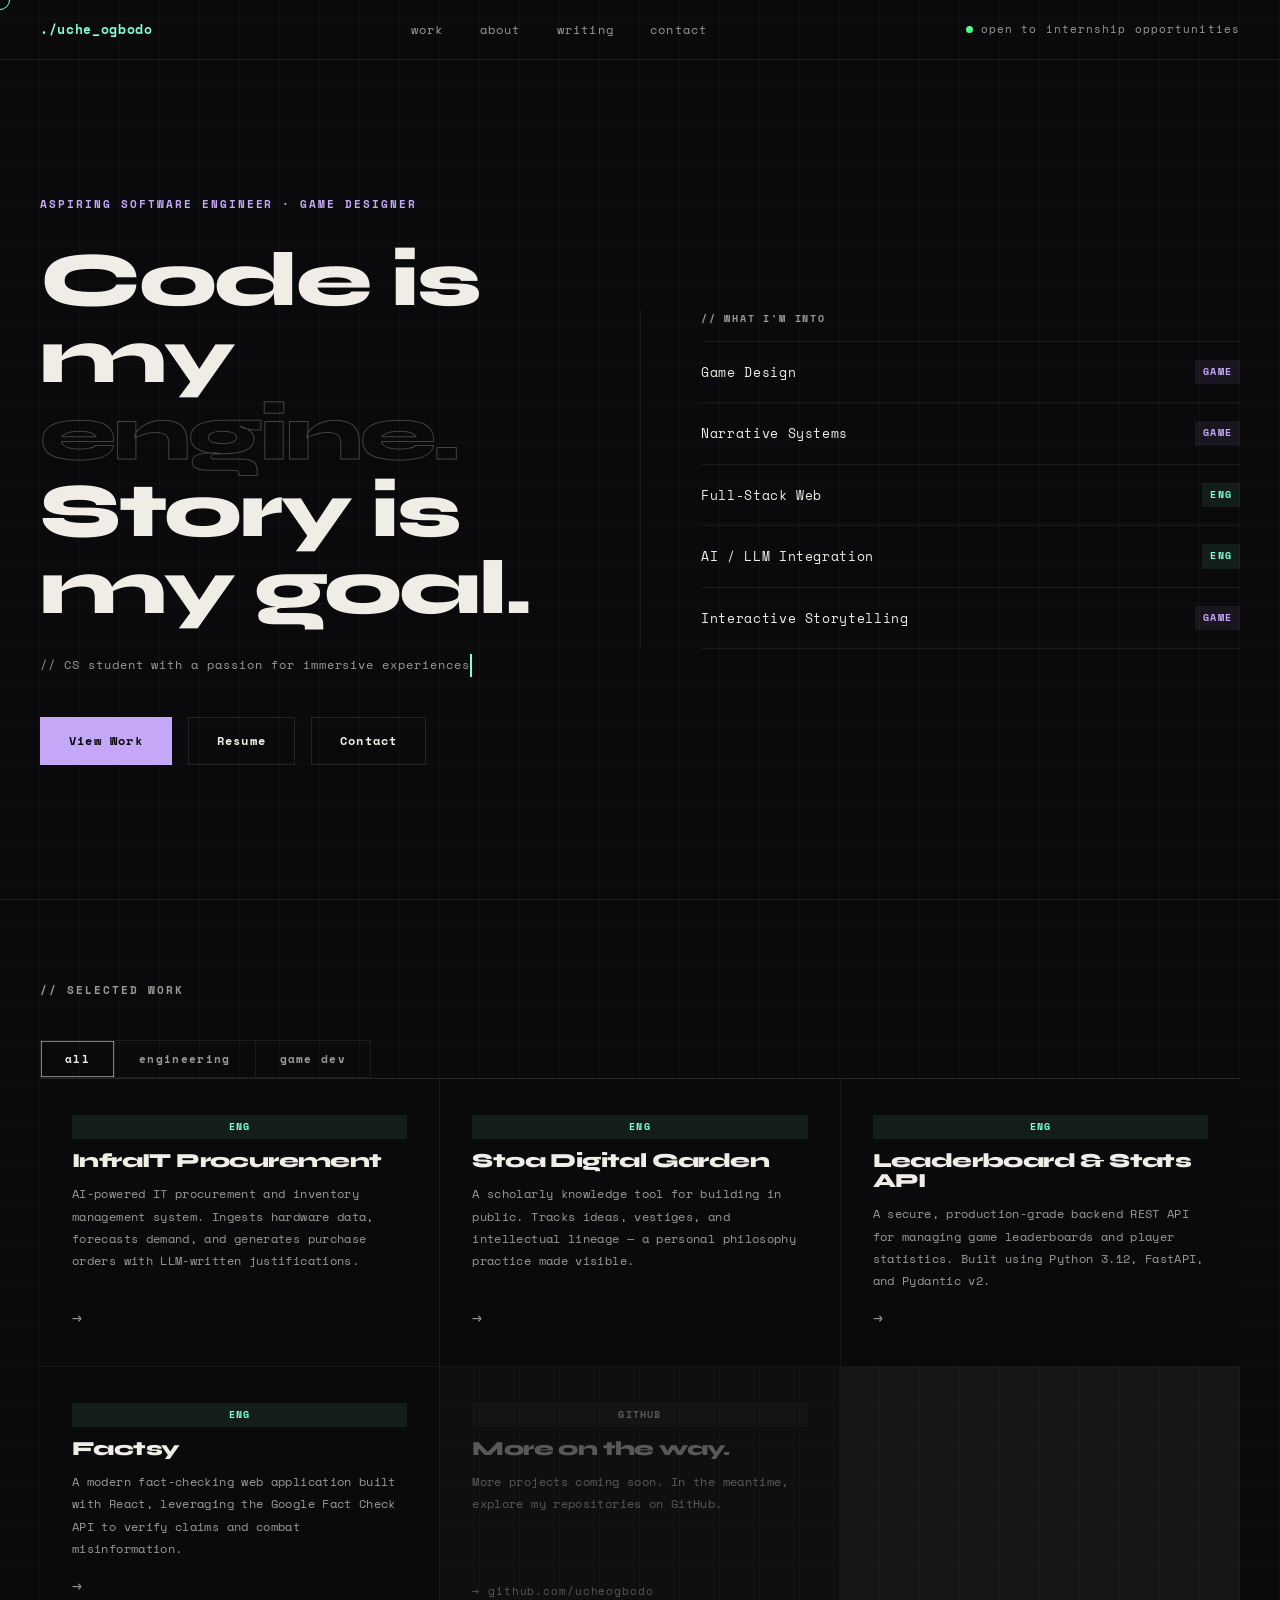
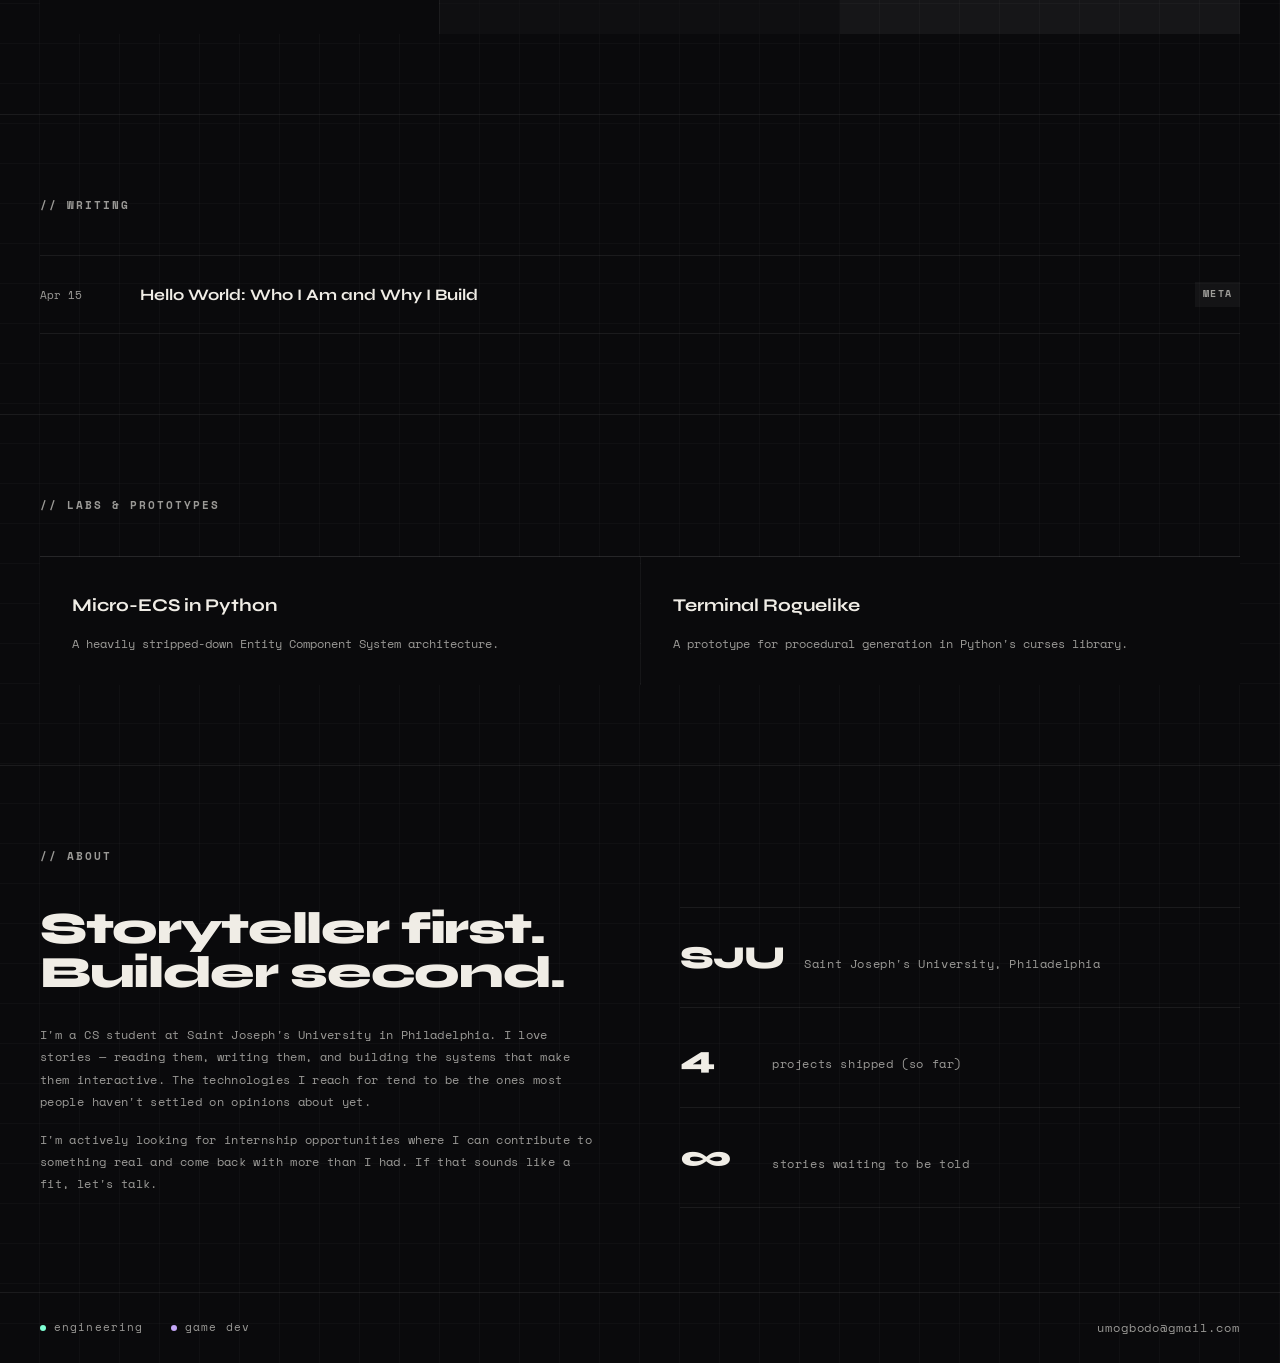
==== commit 869f7a80: "General improvements. UI/UX improvements, accessibility, sharability, cleaned dead code." ====
--- a/index.html
+++ b/index.html
@@ -6,6 +6,21 @@
   <meta name="viewport" content="width=device-width, initial-scale=1.0" />
   <meta name="description"
     content="CS student at Saint Joseph's University. Aspiring software engineer and game designer who loves stories and building with up-and-coming technologies." />
+  
+  <!-- Open Graph / Facebook -->
+  <meta property="og:type" content="website" />
+  <meta property="og:url" content="https://ucheogbodo.github.io/" />
+  <meta property="og:title" content="./uche_ogbodo — CS Student & Aspiring Game Designer" />
+  <meta property="og:description" content="CS student at Saint Joseph's University. Aspiring software engineer and game designer who loves stories and building with up-and-coming technologies." />
+  <meta property="og:image" content="https://ucheogbodo.github.io/uo_cyberpunk_favicon.svg" />
+
+  <!-- Twitter -->
+  <meta property="twitter:card" content="summary" />
+  <meta property="twitter:url" content="https://ucheogbodo.github.io/" />
+  <meta property="twitter:title" content="./uche_ogbodo — CS Student & Aspiring Game Designer" />
+  <meta property="twitter:description" content="CS student at Saint Joseph's University. Aspiring software engineer and game designer who loves stories and building with up-and-coming technologies." />
+  <meta property="twitter:image" content="https://ucheogbodo.github.io/uo_cyberpunk_favicon.svg" />
+
   <title>./uche_ogbodo — CS Student & Aspiring Game Designer</title>
   <link rel="preconnect" href="https://fonts.googleapis.com" />
   <link rel="preconnect" href="https://fonts.gstatic.com" crossorigin />
--- a/style.css
+++ b/style.css
@@ -11,7 +11,7 @@
   --bg:           #0a0a0c;
   --surface:      #111115;
   --text:         #f0ede6;
-  --muted:        rgba(232, 230, 224, 0.4);
+  --muted:        rgba(232, 230, 224, 0.65);
   --accent-eng:   #7effd4;
   --accent-game:  #c4a7f7;
   --border:       rgba(255, 255, 255, 0.07);
@@ -272,36 +272,6 @@
   color: var(--text);
 }
 
-.skill-row {
-  display: grid;
-  grid-template-columns: 140px 1fr 52px;
-  gap: 16px;
-  align-items: center;
-  padding: 18px 0;
-  border-bottom: 0.5px solid var(--border);
-}
-
-.skill-row__name {
-  font-family: var(--font-mono);
-  font-size: 12px;
-  letter-spacing: 0.05em;
-  color: var(--text);
-  white-space: nowrap;
-}
-
-.skill-row__bar-wrap {
-  height: 2px;
-  background-color: rgba(255, 255, 255, 0.07);
-  width: 100%;
-}
-
-.skill-row__bar {
-  height: 2px;
-  transition: width 0.8s cubic-bezier(0.16, 1, 0.3, 1);
-}
-
-.skill-row__bar--eng  { background-color: var(--accent-eng); }
-.skill-row__bar--game { background-color: var(--accent-game); }
 
 /* Category tags */
 .skill-tag {
@@ -327,11 +297,6 @@
 .skill-tag--muted {
   color: var(--muted);
   background-color: rgba(255, 255, 255, 0.04);
-}
-
-.skill-header__tag,
-.skill-header__level {
-  text-align: right;
 }
 
 
@@ -668,10 +633,22 @@
   background-color: rgba(126, 255, 212, 0.1);
 }
 
-/* Hide default cursor on desktop */
+/* Hide default cursor on desktop only if JS initialized the custom cursor */
 @media (hover: hover) and (pointer: fine) {
-  body { cursor: none; }
-  a, button { cursor: none !important; }
+  body.custom-cursor-active { cursor: none; }
+  body.custom-cursor-active a,
+  body.custom-cursor-active button { cursor: none !important; }
+}
+
+/* Focus outlines for keyboard navigation */
+a:focus-visible,
+button:focus-visible,
+.project-card:focus-visible,
+.writing-item:focus-visible,
+.lab-card:focus-visible,
+.filter-btn:focus-visible {
+  outline: 2px solid var(--accent-eng) !important;
+  outline-offset: 4px;
 }
 
 /* Scroll Reveals */
@@ -808,11 +785,21 @@
    ============================================================ */
 @media (max-width: 768px) {
   .nav {
-    padding: 0 20px;
+    padding: 16px 20px;
+    height: auto;
+    min-height: 80px;
+    flex-wrap: wrap;
+    gap: 16px;
   }
 
   .nav__links {
-    display: none;
+    display: flex;
+    gap: 24px;
+    width: 100%;
+    order: 3;
+    justify-content: flex-start;
+    border-top: 0.5px solid var(--border);
+    padding-top: 14px;
   }
 
   .hero {
@@ -872,13 +859,12 @@
     gap: 12px;
   }
 
-  .skill-row {
-    grid-template-columns: 110px 1fr 44px;
-    gap: 10px;
-  }
-
-  .skill-header {
-    grid-template-columns: 110px 1fr 44px;
-    gap: 10px;
-  }
-}
+  /* Prevent typewriter horizontal overflow on small screens */
+  .typewriter {
+    white-space: normal;
+    width: auto;
+    max-width: 100%;
+    border-right: none;
+    animation: blink-caret .75s step-end infinite;
+  }
+}
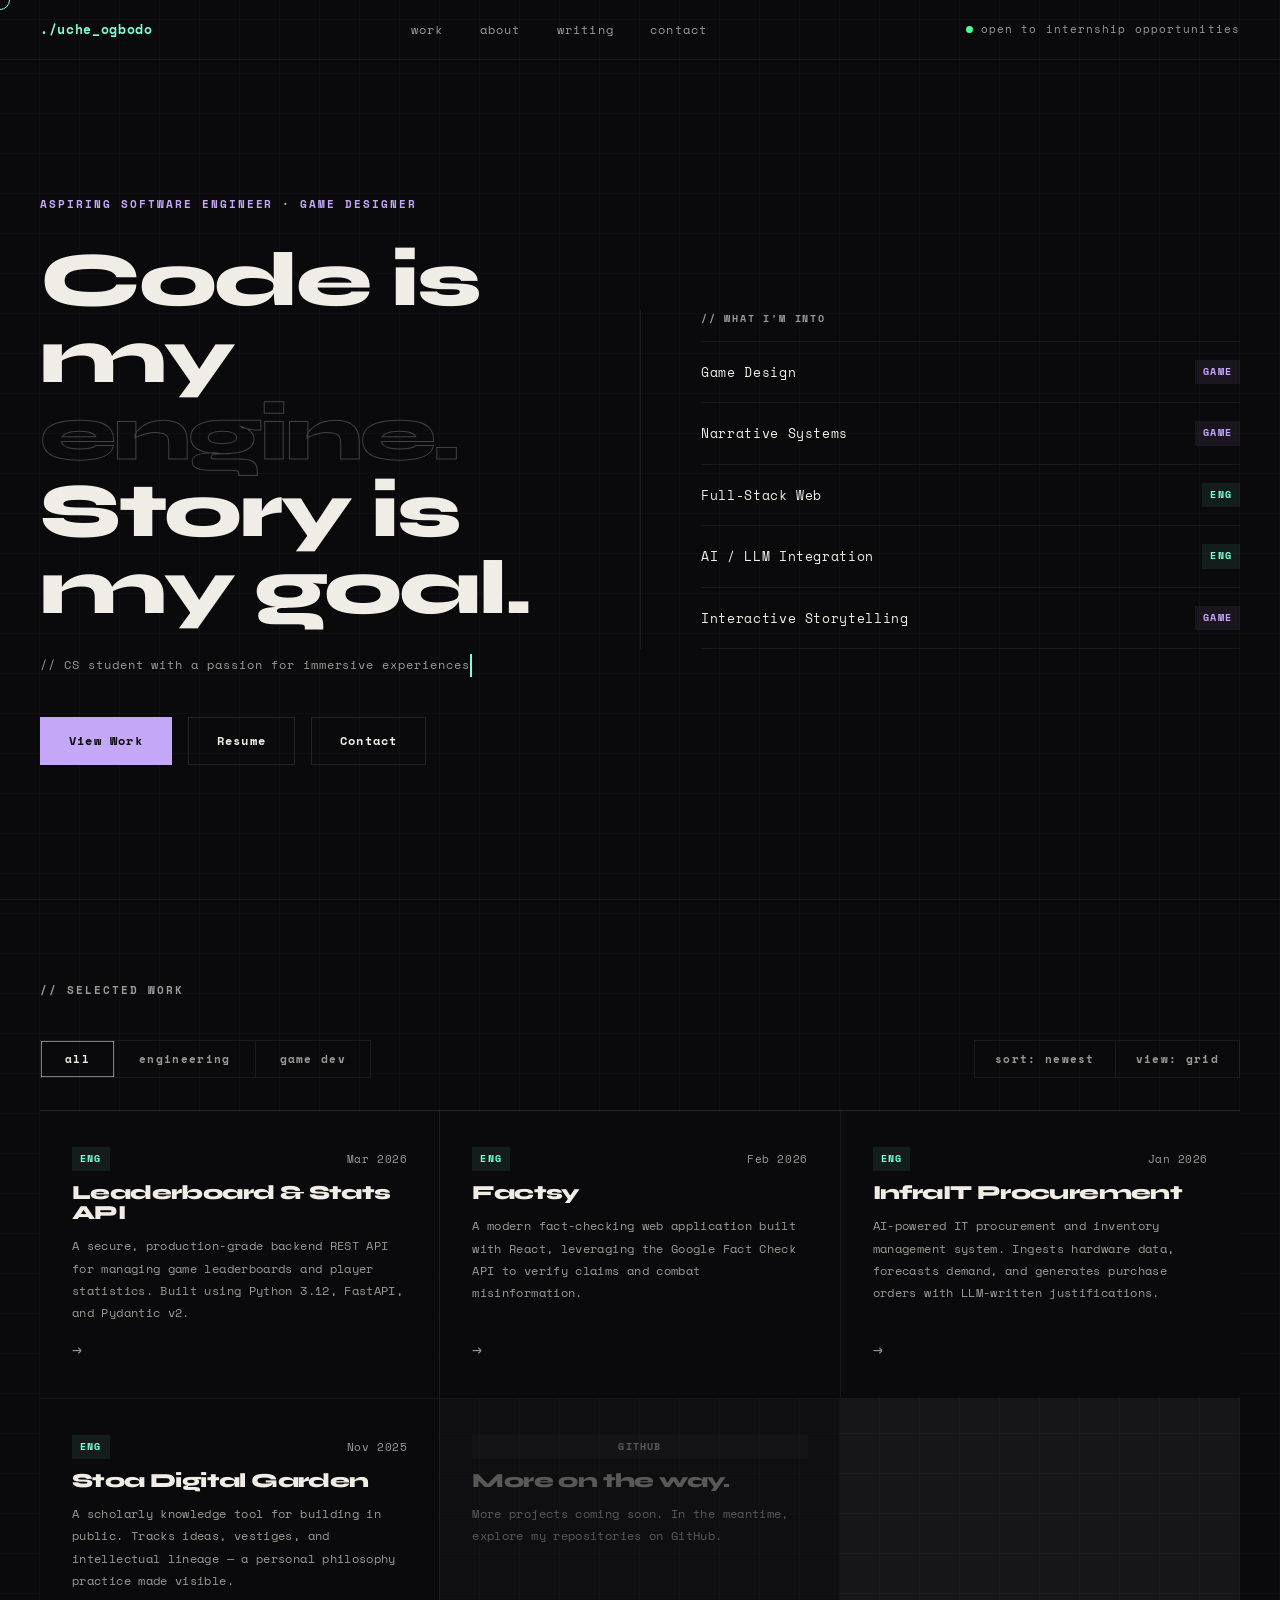
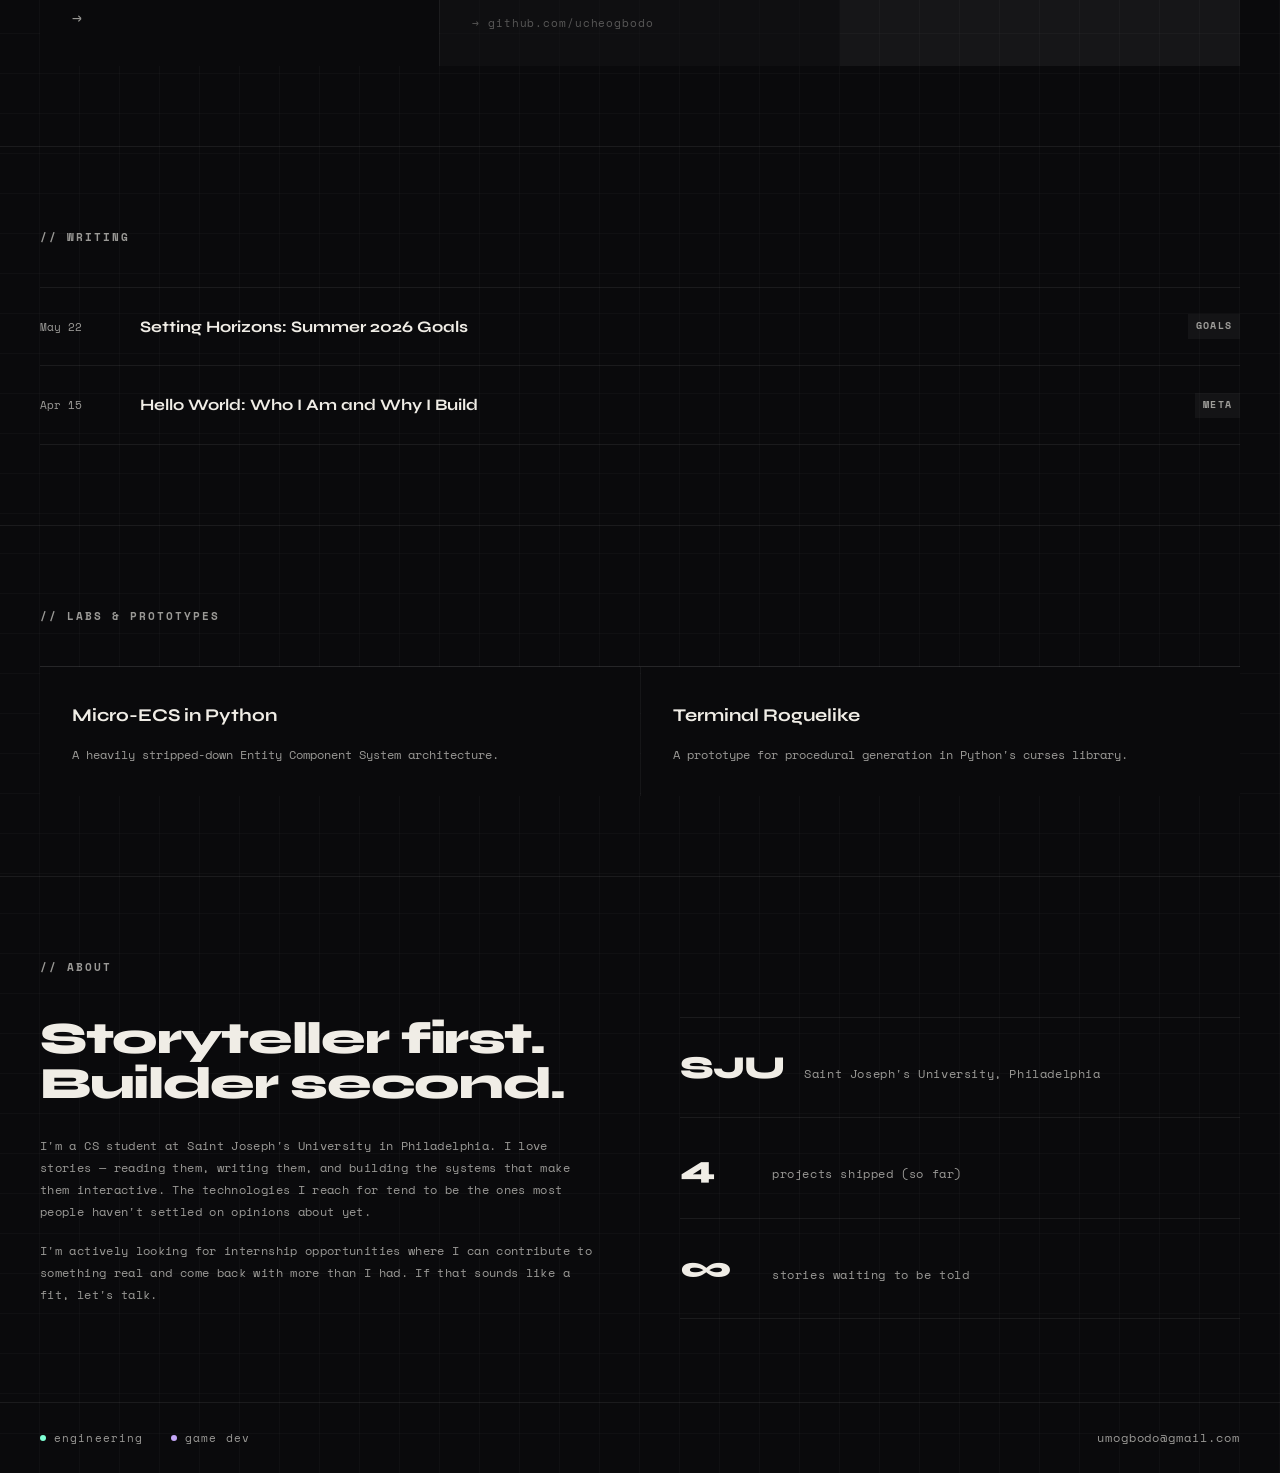
==== commit de6bf901: "Summer Goals" ====
--- a/index.html
+++ b/index.html
@@ -98,20 +98,32 @@
   <section class="work reveal" id="work" aria-labelledby="work-heading">
     <div class="section-marker" aria-hidden="true">// SELECTED WORK</div>
 
-    <!-- Filter Bar -->
-    <div class="filter-bar" role="group" aria-label="Project category filter">
-      <button class="filter-btn filter-btn--all active" data-filter="all" id="filter-all">all</button>
-      <button class="filter-btn filter-btn--eng" data-filter="eng" id="filter-eng">engineering</button>
-      <button class="filter-btn filter-btn--game" data-filter="gam" id="filter-game">game dev</button>
+    <!-- Controls Bar -->
+    <div class="work-controls">
+      <!-- Filter Bar -->
+      <div class="filter-bar" role="group" aria-label="Project category filter">
+        <button class="filter-btn filter-btn--all active" data-filter="all" id="filter-all">all</button>
+        <button class="filter-btn filter-btn--eng" data-filter="eng" id="filter-eng">engineering</button>
+        <button class="filter-btn filter-btn--game" data-filter="gam" id="filter-game">game dev</button>
+      </div>
+
+      <!-- Timeline & Sort Controls -->
+      <div class="timeline-controls" role="group" aria-label="Timeline and sorting controls">
+        <button class="control-btn" id="btn-sort" data-sort="desc">sort: newest</button>
+        <button class="control-btn" id="btn-layout" data-layout="grid">view: grid</button>
+      </div>
     </div>
 
     <!-- Projects Grid -->
     <div class="projects-grid" id="projects-grid" role="list">
 
       <a href="https://github.com/ucheogbodo/it-procurement-prototype" target="_blank" rel="noopener noreferrer"
-        class="project-card" data-type="eng" role="listitem">
-        <div class="project-card__topline project-card__topline--eng"></div>
-        <span class="skill-tag skill-tag--eng">eng</span>
+        class="project-card" data-type="eng" data-date="2026-01" role="listitem">
+        <div class="project-card__topline project-card__topline--eng"></div>
+        <div class="project-card__meta">
+          <span class="skill-tag skill-tag--eng">eng</span>
+          <span class="project-card__date">Jan 2026</span>
+        </div>
         <h2 class="project-card__name">InfraIT Procurement</h2>
         <p class="project-card__desc">AI-powered IT procurement and inventory management system. Ingests hardware data,
           forecasts demand, and generates purchase orders with LLM-written justifications.</p>
@@ -119,9 +131,12 @@
       </a>
 
       <a href="https://github.com/ucheogbodo/stoa" target="_blank" rel="noopener noreferrer" class="project-card"
-        data-type="eng" role="listitem">
-        <div class="project-card__topline project-card__topline--eng"></div>
-        <span class="skill-tag skill-tag--eng">eng</span>
+        data-type="eng" data-date="2025-11" role="listitem">
+        <div class="project-card__topline project-card__topline--eng"></div>
+        <div class="project-card__meta">
+          <span class="skill-tag skill-tag--eng">eng</span>
+          <span class="project-card__date">Nov 2025</span>
+        </div>
         <h2 class="project-card__name">Stoa Digital Garden</h2>
         <p class="project-card__desc">A scholarly knowledge tool for building in public. Tracks ideas, vestiges, and
           intellectual lineage — a personal philosophy practice made visible.</p>
@@ -129,18 +144,24 @@
       </a>
 
       <a href="https://github.com/ucheogbodo/LeaderboardAPI" target="_blank" rel="noopener noreferrer"
-        class="project-card" data-type="eng" role="listitem">
-        <div class="project-card__topline project-card__topline--eng"></div>
-        <span class="skill-tag skill-tag--eng">eng</span>
+        class="project-card" data-type="eng" data-date="2026-03" role="listitem">
+        <div class="project-card__topline project-card__topline--eng"></div>
+        <div class="project-card__meta">
+          <span class="skill-tag skill-tag--eng">eng</span>
+          <span class="project-card__date">Mar 2026</span>
+        </div>
         <h2 class="project-card__name">Leaderboard & Stats API</h2>
         <p class="project-card__desc">A secure, production-grade backend REST API for managing game leaderboards and player statistics. Built using Python 3.12, FastAPI, and Pydantic v2.</p>
         <span class="project-card__arrow" aria-hidden="true">→</span>
       </a>
 
       <a href="https://github.com/ucheogbodo/fc-app" target="_blank" rel="noopener noreferrer"
-        class="project-card" data-type="eng" role="listitem">
-        <div class="project-card__topline project-card__topline--eng"></div>
-        <span class="skill-tag skill-tag--eng">eng</span>
+        class="project-card" data-type="eng" data-date="2026-02" role="listitem">
+        <div class="project-card__topline project-card__topline--eng"></div>
+        <div class="project-card__meta">
+          <span class="skill-tag skill-tag--eng">eng</span>
+          <span class="project-card__date">Feb 2026</span>
+        </div>
         <h2 class="project-card__name">Factsy</h2>
         <p class="project-card__desc">A modern fact-checking web application built with React, leveraging the Google Fact Check API to verify claims and combat misinformation.</p>
         <span class="project-card__arrow" aria-hidden="true">→</span>
@@ -162,6 +183,11 @@
   <section class="writing reveal" id="writing" aria-label="Writing Section">
     <div class="section-marker" aria-hidden="true">// WRITING</div>
     <div class="writing-list" role="list">
+      <a href="summer-goals-2026.html" class="writing-item" role="listitem">
+        <span class="writing-item__date">May 22</span>
+        <h3 class="writing-item__title">Setting Horizons: Summer 2026 Goals</h3>
+        <span class="skill-tag skill-tag--muted">goals</span>
+      </a>
       <a href="about-me.html" class="writing-item" role="listitem">
         <span class="writing-item__date">Apr 15</span>
         <h3 class="writing-item__title">Hello World: Who I Am and Why I Build</h3>
--- a/style.css
+++ b/style.css
@@ -366,6 +366,52 @@
   box-shadow: inset 0 0 0 0.5px var(--accent-game);
 }
 
+/* Controls container */
+.work-controls {
+  display: flex;
+  justify-content: space-between;
+  align-items: center;
+  margin-bottom: 32px;
+  flex-wrap: wrap;
+  gap: 16px;
+}
+
+.timeline-controls {
+  display: flex;
+  border: 0.5px solid var(--border);
+}
+
+.control-btn {
+  font-family: var(--font-mono);
+  font-size: 11px;
+  font-weight: 700;
+  letter-spacing: 0.12em;
+  text-transform: lowercase;
+  padding: 10px 20px;
+  background: transparent;
+  color: var(--muted);
+  border: none;
+  border-right: 0.5px solid var(--border);
+  cursor: pointer;
+  transition: color 0.15s ease, background-color 0.15s ease;
+  outline: none;
+}
+
+.control-btn:last-child {
+  border-right: none;
+}
+
+.control-btn:hover {
+  color: var(--text);
+  background-color: var(--gap-fill);
+}
+
+.control-btn.active {
+  color: var(--accent-eng);
+  background-color: rgba(126, 255, 212, 0.06);
+  box-shadow: inset 0 0 0 0.5px var(--accent-eng);
+}
+
 /* Projects grid */
 .projects-grid {
   display: grid;
@@ -374,6 +420,76 @@
   background-color: var(--gap-fill);
   margin-top: -0.5px;
   border-top: 0.5px solid var(--border);
+}
+
+/* Project card meta & dates */
+.project-card__meta {
+  display: flex;
+  justify-content: space-between;
+  align-items: center;
+  width: 100%;
+}
+
+.project-card__date {
+  font-family: var(--font-mono);
+  font-size: 11px;
+  letter-spacing: 0.05em;
+  color: var(--muted);
+}
+
+/* Timeline Active Layout */
+.projects-grid.timeline-active {
+  display: flex;
+  flex-direction: column;
+  background-color: transparent;
+  gap: 32px;
+  border-top: none;
+  position: relative;
+  padding-left: 48px;
+  margin-top: 24px;
+}
+
+/* Vertical timeline track line */
+.projects-grid.timeline-active::before {
+  content: '';
+  position: absolute;
+  left: 20px;
+  top: 0;
+  bottom: 0;
+  width: 1px;
+  background-color: var(--border-strong);
+}
+
+/* Timeline card modifications */
+.projects-grid.timeline-active .project-card {
+  border: 0.5px solid var(--border);
+  background-color: var(--surface);
+}
+
+/* Timeline dot indicators */
+.projects-grid.timeline-active .project-card::before {
+  content: '';
+  position: absolute;
+  left: -33px;
+  top: 50%;
+  transform: translateY(-50%);
+  width: 9px;
+  height: 9px;
+  border-radius: 50%;
+  background-color: var(--accent-eng);
+  border: 2px solid var(--bg);
+  box-shadow: 0 0 8px var(--accent-eng);
+  z-index: 2;
+  transition: background-color 0.2s, box-shadow 0.2s;
+}
+
+.projects-grid.timeline-active .project-card[data-type="gam"]::before {
+  background-color: var(--accent-game);
+  box-shadow: 0 0 8px var(--accent-game);
+}
+
+.projects-grid.timeline-active .project-card--ghost {
+  display: none;
 }
 
 /* Project card */
@@ -867,4 +983,17 @@
     border-right: none;
     animation: blink-caret .75s step-end infinite;
   }
-}
+
+  /* Prevent timeline overflow on very small mobile viewports */
+  .projects-grid.timeline-active {
+    padding-left: 36px;
+  }
+
+  .projects-grid.timeline-active::before {
+    left: 14px;
+  }
+
+  .projects-grid.timeline-active .project-card::before {
+    left: -27px;
+  }
+}
